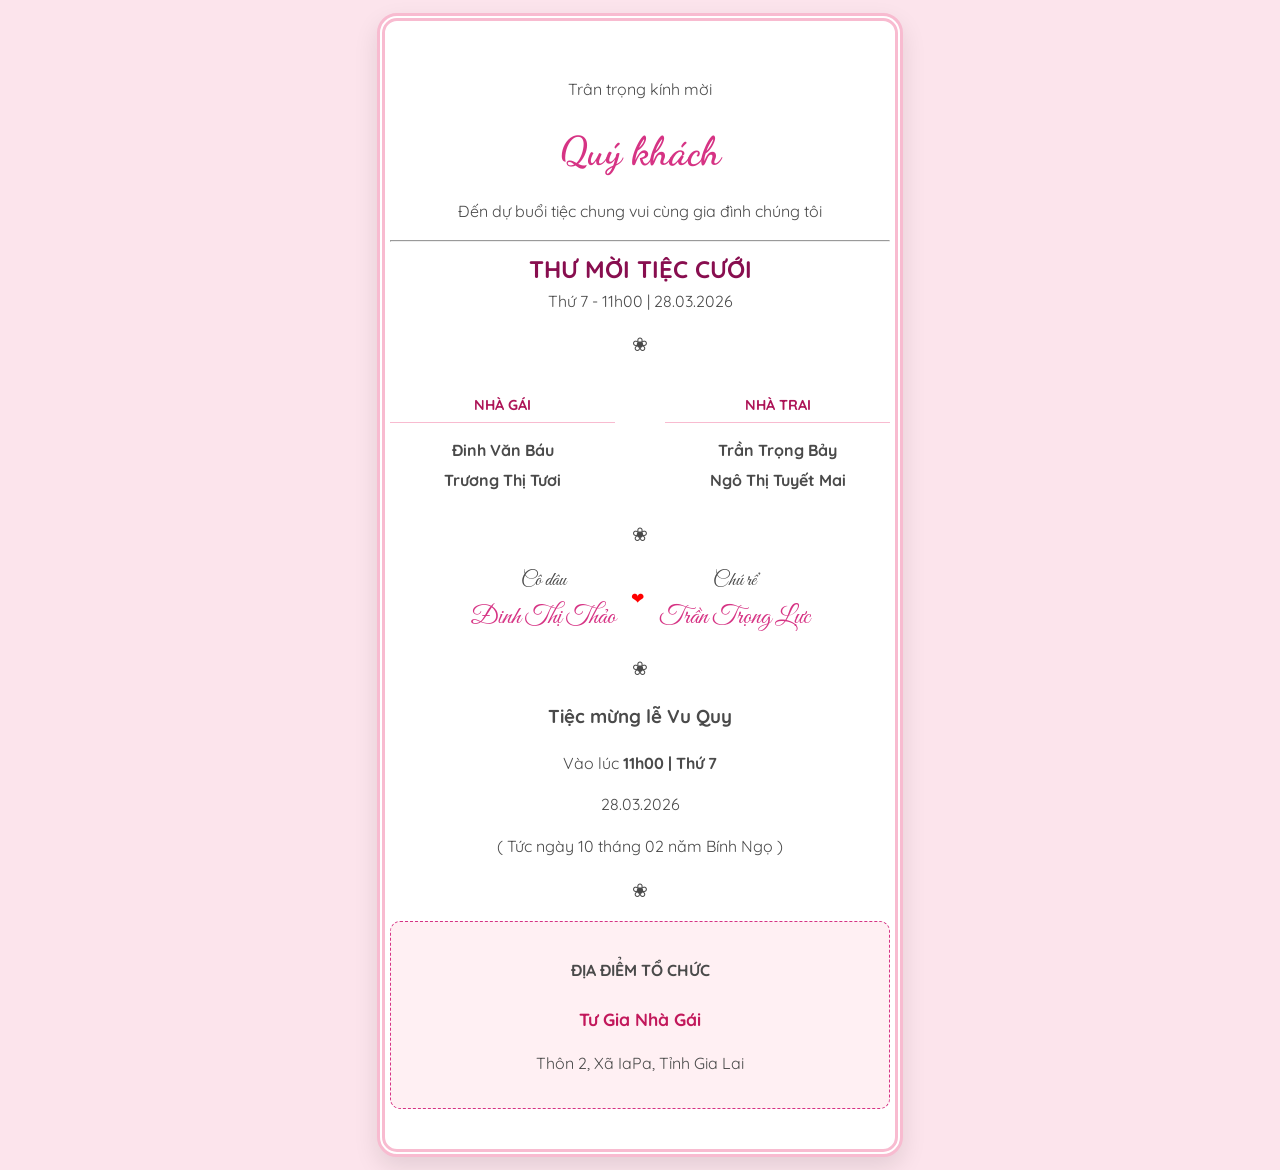
==== src/index.html @ b60a395e "add source first" ====
<!DOCTYPE html>
<html lang="vi">
<head>
    <meta charset="UTF-8">
    <meta name="viewport" content="width=device-width, initial-scale=1.0">
    <title>Thiệp Cưới Thảo & Lực</title>
    <link rel="stylesheet" href="style.css">
    <link href="https://fonts.googleapis.com/css2?family=Dancing+Script:wght@600&family=Quicksand:wght@400;700&family=Great+Vibes&display=swap" rel="stylesheet">
</head>
<body>

    <div class="container">
        <div class="header-section">
            <p class="invite-text">Trân trọng kính mời</p>
            <h2 id="guest-name">Quý khách</h2>
            <p>Đến dự buổi tiệc chung vui cùng gia đình chúng tôi</p>
        </div>

        <hr class="divider">

        <div class="wedding-title">Thư mời tiệc cưới</div>
        <div class="main-date">Thứ 7 - 11h00 | 28.03.2026</div>

        <div class="icon-sep">❀</div>

        <div class="family-info">
            <div class="family-side">
                <h3>NHÀ GÁI</h3>
                <p class="parent-name">Đinh Văn Báu</p>
                <p class="parent-name">Trương Thị Tươi</p>
            </div>
            <div class="family-side">
                <h3>NHÀ TRAI</h3>
                <p class="parent-name">Trần Trọng Bảy</p>
                <p class="parent-name">Ngô Thị Tuyết Mai</p>
            </div>
        </div>

        <div class="icon-sep">❀</div>

        <div class="couple-section">
            <div class="person">
                <span style="font-size: 20px;">Cô dâu</span>
                <p class="name">Đinh Thị Thảo</p>
            </div>
            <div class="heart">❤</div>
            <div class="person">
                <span style="font-size: 20px;">Chú rể</span>
                <p class="name">Trần Trọng Lực</p>
            </div>
        </div>

        <div class="icon-sep">❀</div>

        <div class="event-details">
            <h3 class="event-title">Tiệc mừng lễ Vu Quy</h3>
            <p class="time">Vào lúc <b>11h00 | Thứ 7</b></p>
            <p class="date-solar">28.03.2026</p>
            <p class="date-lunar">( Tức ngày 10 tháng 02 năm Bính Ngọ )</p>
            
            <div class="icon-sep">❀</div>
            
            <div class="location-box">
                <h4>ĐỊA ĐIỂM TỔ CHỨC</h4>
                <p class="place-name">Tư Gia Nhà Gái</p>
                <p class="address">Thôn 2, Xã IaPa, Tỉnh Gia Lai</p>
            </div>
        </div>
    </div>

    <script src="script.js"></script>
</body>
</html>
---- src/style.css ----
:root {
    --primary-color: #d63384;
    --text-color: #4a4a4a;
    --bg-color: #fffafa;
}

body {
    background-color: #fce4ec;
    font-family: 'Quicksand', sans-serif;
    color: var(--text-color);
    display: flex;
    justify-content: center;
    padding: 5px;
    line-height: 1.6;
}

.container {
    background: white;
    max-width: 500px;
    width: 100%;
    padding: 40px 5px;
    border-radius: 20px;
    box-shadow: 0 10px 25px rgba(0,0,0,0.1);
    text-align: center;
    border: 8px double #f8bbd0;
}

#guest-name {
    font-family: 'Dancing Script', cursive;
    font-size: 2.5rem;
    color: var(--primary-color);
    margin: 10px 0;
}

.wedding-title {
    font-size: 1.5rem;
    font-weight: bold;
    color: #880e4f;
    text-transform: uppercase;
}

.icon-sep { margin: 15px 0; font-size: 1.2rem; }

/* Chia đôi Nhà Trai - Nhà Gái */
.family-info {
    display: flex;
    justify-content: space-between;
    margin: 20px 0;
}

.family-side { width: 45%; }
.family-side h3 {
    font-size: 0.9rem;
    border-bottom: 1px solid #f8bbd0;
    padding-bottom: 5px;
    color: #ad1457;
}

.parent-name { font-weight: 700; margin: 5px 0; }

/* Cô dâu & Chú rể */
.couple-section {
    display: flex;
    align-items: center;
    justify-content: center;
    gap: 15px;
    font-family: 'Great Vibes', cursive;
}

.couple-section .name {
    font-size: 1.6rem;
    color: var(--primary-color);
    margin: 0;
}

.heart { color: red; animation: heartBeat 1.2s infinite; }

@keyframes heartBeat {
    0% { transform: scale(1); }
    50% { transform: scale(1.3); }
    100% { transform: scale(1); }
}

.location-box {
    background: #fff0f3;
    padding: 15px;
    border-radius: 10px;
    border: 1px dashed var(--primary-color);
}

.place-name { font-weight: bold; font-size: 1.1rem; color: #c2185b; }
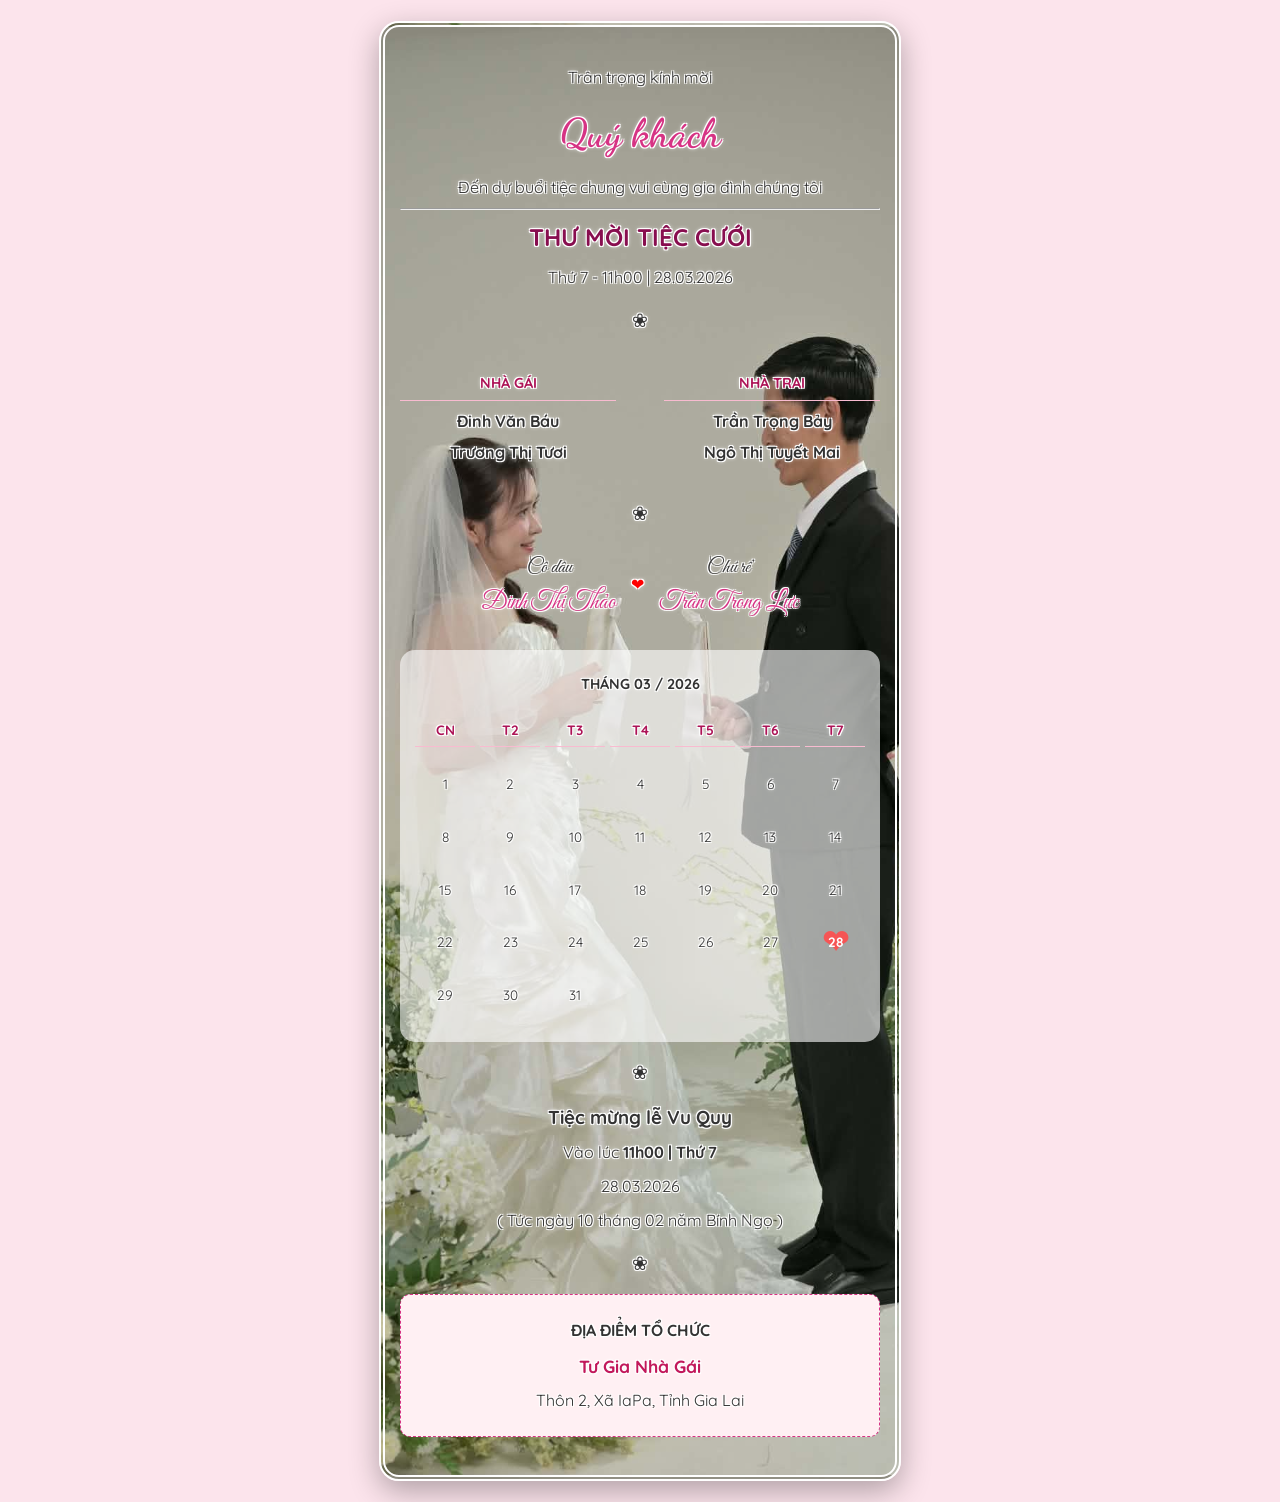
==== commit 25002f9d: "update calender and size name" ====
--- a/src/index.html
+++ b/src/index.html
@@ -49,7 +49,19 @@
                 <p class="name">Trần Trọng Lực</p>
             </div>
         </div>
-
+        <div class="calendar-section">
+            <div class="calendar-month">Tháng 03 / 2026</div>
+            <div class="calendar-grid">
+                <div class="day-name">CN</div><div class="day-name">T2</div><div class="day-name">T3</div>
+                <div class="day-name">T4</div><div class="day-name">T5</div><div class="day-name">T6</div><div class="day-name">T7</div>
+                
+                <div>1</div><div>2</div><div>3</div><div>4</div><div>5</div><div>6</div><div>7</div>
+                <div>8</div><div>9</div><div>10</div><div>11</div><div>12</div><div>13</div><div>14</div>
+                <div>15</div><div>16</div><div>17</div><div>18</div><div>19</div><div>20</div><div>21</div>
+                <div>22</div><div>23</div><div>24</div><div>25</div><div>26</div><div>27</div>
+                <div class="wedding-day">28</div> <div>29</div><div>30</div><div>31</div>
+            </div>
+        </div>
         <div class="icon-sep">❀</div>
 
         <div class="event-details">
@@ -66,6 +78,7 @@
                 <p class="address">Thôn 2, Xã IaPa, Tỉnh Gia Lai</p>
             </div>
         </div>
+        
     </div>
 
     <script src="script.js"></script>
--- a/src/style.css
+++ b/src/style.css
@@ -15,14 +15,31 @@
 }
 
 .container {
-    background: white;
-    max-width: 500px;
-    width: 100%;
-    padding: 40px 5px;
+    background-image: url('image/hinh-cuoi01.jpg');
+    background-size: cover;
+    background-position: center;
+    
+    max-width: 480px;
+    width: 95%;
+    padding: 30px 15px;
     border-radius: 20px;
-    box-shadow: 0 10px 25px rgba(0,0,0,0.1);
+    box-shadow: 0 10px 30px rgba(0,0,0,0.3);
     text-align: center;
-    border: 8px double #f8bbd0;
+    border: 6px double #fff; /* Đổi viền trắng cho nổi bật trên ảnh */
+    position: relative;
+}
+
+h1, h2, h3, h4, p, span, div {
+    /* Viền 1px mỏng và thêm 4px độ nhòe (blur) để trông tự nhiên hơn */
+    text-shadow: 
+        0 0 4px #fff, 
+        -1px -1px 0 #fff,  
+         1px -1px 0 #fff,
+        -1px  1px 0 #fff,
+         1px  1px 0 #fff;
+    
+    color: #333; /* Màu chữ chính nên dùng màu đậm để tương phản */
+    margin: 8px 0;
 }
 
 #guest-name {
@@ -68,9 +85,64 @@
 }
 
 .couple-section .name {
-    font-size: 1.6rem;
+    font-size: 1.5rem;
     color: var(--primary-color);
     margin: 0;
+}
+
+/* PHẦN LỊCH CƯỚI */
+.calendar-section {
+    background: rgba(255, 255, 255, 0.6);
+    padding: 15px;
+    border-radius: 15px;
+    margin-top: 20px;
+}
+
+.calendar-month {
+    font-weight: bold;
+    color: var(--secondary-color);
+    margin-bottom: 10px;
+    text-transform: uppercase;
+    font-size: 0.9rem;
+}
+
+.calendar-grid {
+    display: grid;
+    grid-template-columns: repeat(7, 1fr);
+    gap: 5px;
+    font-size: 0.85rem;
+}
+
+.day-name {
+    font-weight: bold;
+    color: #ad1457;
+    border-bottom: 1px solid #f8bbd0;
+    padding-bottom: 3px;
+}
+
+.calendar-grid div {
+    padding: 5px 0;
+    position: relative;
+    z-index: 1;
+}
+
+/* KHOANH HÌNH TRÁI TIM NGÀY 28 */
+.wedding-day {
+    color: white !important;
+    font-weight: bold;
+    text-shadow: none !important; /* Bỏ viền chữ cho ngày này */
+}
+
+.wedding-day::before {
+    content: "❤"; /* Dùng icon trái tim làm nền */
+    position: absolute;
+    top: 50%;
+    left: 50%;
+    transform: translate(-50%, -50%);
+    font-size: 2rem;
+    color: #ff4d4d;
+    z-index: -1;
+    opacity: 0.9;
 }
 
 .heart { color: red; animation: heartBeat 1.2s infinite; }
